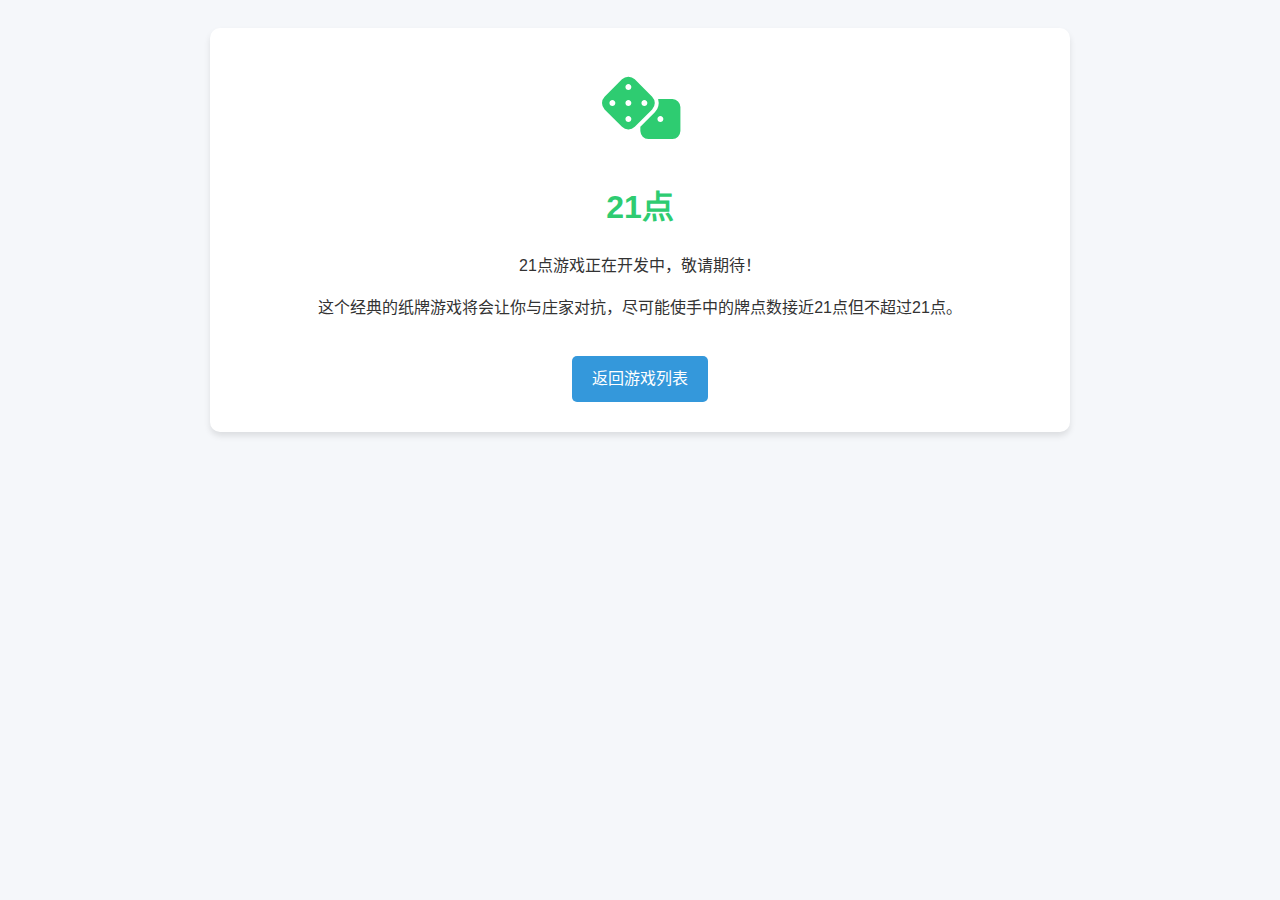
==== games/blackjack/index.html @ 5f8aa7e9 "创建迷你游戏集合初始页面，包含扫雷、数独、21点和贪吃蛇游戏的占位页面" ====
<!DOCTYPE html>
<html lang="zh-CN">
<head>
    <meta charset="UTF-8">
    <meta name="viewport" content="width=device-width, initial-scale=1.0">
    <title>21点 - 迷你游戏集合</title>
    <style>
        body {
            font-family: 'Segoe UI', Tahoma, Geneva, Verdana, sans-serif;
            background-color: #f5f7fa;
            color: #333;
            line-height: 1.6;
            text-align: center;
            padding: 20px;
        }
        
        .container {
            max-width: 800px;
            margin: 0 auto;
            background-color: white;
            border-radius: 10px;
            box-shadow: 0 4px 6px rgba(0, 0, 0, 0.1);
            padding: 30px;
        }
        
        h1 {
            color: #2ecc71;
            margin-bottom: 20px;
        }
        
        .icon {
            font-size: 4rem;
            color: #2ecc71;
            margin-bottom: 20px;
        }
        
        .back-button {
            display: inline-block;
            margin-top: 20px;
            padding: 10px 20px;
            background-color: #3498db;
            color: white;
            text-decoration: none;
            border-radius: 5px;
            transition: background-color 0.3s;
        }
        
        .back-button:hover {
            background-color: #2980b9;
        }
    </style>
    <link rel="stylesheet" href="https://cdnjs.cloudflare.com/ajax/libs/font-awesome/6.4.0/css/all.min.css">
</head>
<body>
    <div class="container">
        <div class="icon">
            <i class="fas fa-dice"></i>
        </div>
        <h1>21点</h1>
        <p>21点游戏正在开发中，敬请期待！</p>
        <p>这个经典的纸牌游戏将会让你与庄家对抗，尽可能使手中的牌点数接近21点但不超过21点。</p>
        
        <a href="../../index.html" class="back-button">返回游戏列表</a>
    </div>
</body>
</html>
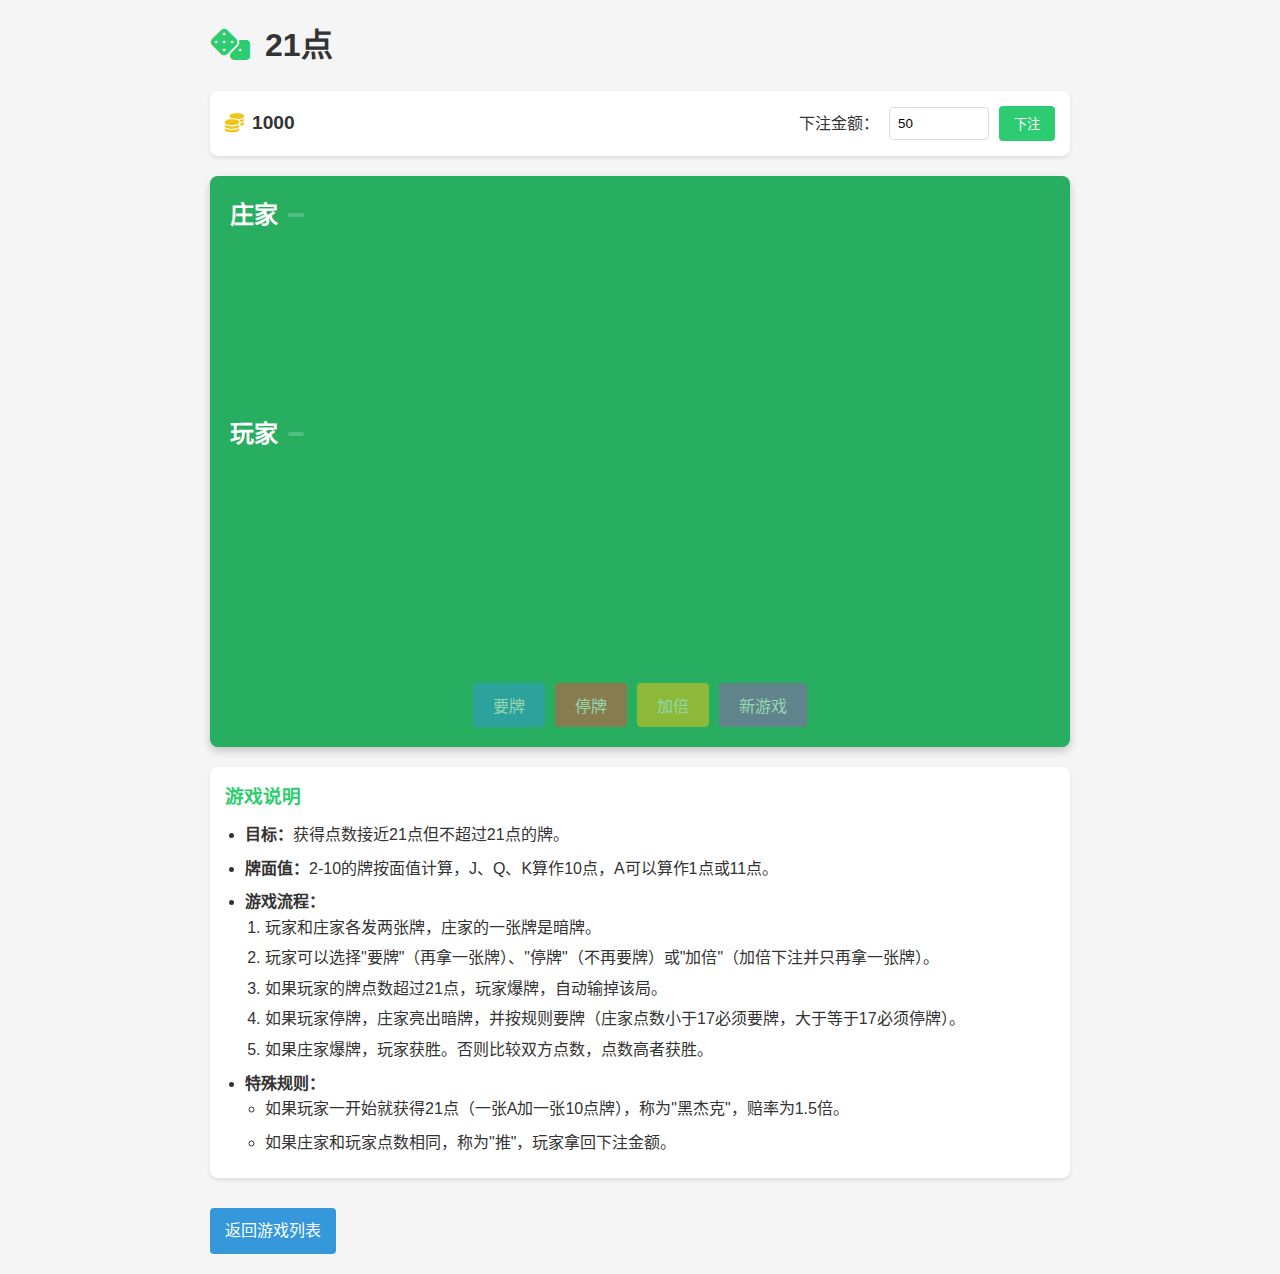
==== commit fd2f87f3: "实现21点游戏" ====
--- a/games/blackjack/index.html
+++ b/games/blackjack/index.html
@@ -4,63 +4,85 @@
     <meta charset="UTF-8">
     <meta name="viewport" content="width=device-width, initial-scale=1.0">
     <title>21点 - 迷你游戏集合</title>
-    <style>
-        body {
-            font-family: 'Segoe UI', Tahoma, Geneva, Verdana, sans-serif;
-            background-color: #f5f7fa;
-            color: #333;
-            line-height: 1.6;
-            text-align: center;
-            padding: 20px;
-        }
-        
-        .container {
-            max-width: 800px;
-            margin: 0 auto;
-            background-color: white;
-            border-radius: 10px;
-            box-shadow: 0 4px 6px rgba(0, 0, 0, 0.1);
-            padding: 30px;
-        }
-        
-        h1 {
-            color: #2ecc71;
-            margin-bottom: 20px;
-        }
-        
-        .icon {
-            font-size: 4rem;
-            color: #2ecc71;
-            margin-bottom: 20px;
-        }
-        
-        .back-button {
-            display: inline-block;
-            margin-top: 20px;
-            padding: 10px 20px;
-            background-color: #3498db;
-            color: white;
-            text-decoration: none;
-            border-radius: 5px;
-            transition: background-color 0.3s;
-        }
-        
-        .back-button:hover {
-            background-color: #2980b9;
-        }
-    </style>
+    <link rel="stylesheet" href="style.css">
     <link rel="stylesheet" href="https://cdnjs.cloudflare.com/ajax/libs/font-awesome/6.4.0/css/all.min.css">
 </head>
 <body>
     <div class="container">
-        <div class="icon">
-            <i class="fas fa-dice"></i>
+        <header>
+            <div class="icon">
+                <i class="fas fa-dice"></i>
+            </div>
+            <h1>21点</h1>
+        </header>
+
+        <div class="game-info">
+            <div class="balance-container">
+                <i class="fas fa-coins"></i>
+                <span id="balance">1000</span>
+            </div>
+            <div class="bet-container">
+                <label for="bet-amount">下注金额：</label>
+                <input type="number" id="bet-amount" min="10" max="1000" step="10" value="50">
+                <button id="place-bet-btn">下注</button>
+            </div>
         </div>
-        <h1>21点</h1>
-        <p>21点游戏正在开发中，敬请期待！</p>
-        <p>这个经典的纸牌游戏将会让你与庄家对抗，尽可能使手中的牌点数接近21点但不超过21点。</p>
+
+        <div class="game-table">
+            <div class="dealer-area">
+                <h2>庄家 <span id="dealer-score" class="score"></span></h2>
+                <div id="dealer-cards" class="cards"></div>
+            </div>
+            
+            <div class="player-area">
+                <h2>玩家 <span id="player-score" class="score"></span></h2>
+                <div id="player-cards" class="cards"></div>
+            </div>
+            
+            <div class="game-message" id="game-message"></div>
+            
+            <div class="game-controls">
+                <button id="hit-btn" disabled>要牌</button>
+                <button id="stand-btn" disabled>停牌</button>
+                <button id="double-btn" disabled>加倍</button>
+                <button id="new-game-btn" disabled>新游戏</button>
+            </div>
+        </div>
+
+        <div class="game-instructions">
+            <h3>游戏说明</h3>
+            <ul>
+                <li><strong>目标：</strong>获得点数接近21点但不超过21点的牌。</li>
+                <li><strong>牌面值：</strong>2-10的牌按面值计算，J、Q、K算作10点，A可以算作1点或11点。</li>
+                <li><strong>游戏流程：</strong>
+                    <ol>
+                        <li>玩家和庄家各发两张牌，庄家的一张牌是暗牌。</li>
+                        <li>玩家可以选择"要牌"（再拿一张牌）、"停牌"（不再要牌）或"加倍"（加倍下注并只再拿一张牌）。</li>
+                        <li>如果玩家的牌点数超过21点，玩家爆牌，自动输掉该局。</li>
+                        <li>如果玩家停牌，庄家亮出暗牌，并按规则要牌（庄家点数小于17必须要牌，大于等于17必须停牌）。</li>
+                        <li>如果庄家爆牌，玩家获胜。否则比较双方点数，点数高者获胜。</li>
+                    </ol>
+                </li>
+                <li><strong>特殊规则：</strong>
+                    <ul>
+                        <li>如果玩家一开始就获得21点（一张A加一张10点牌），称为"黑杰克"，赔率为1.5倍。</li>
+                        <li>如果庄家和玩家点数相同，称为"推"，玩家拿回下注金额。</li>
+                    </ul>
+                </li>
+            </ul>
+        </div>
+        
+        <div class="game-popup" id="game-popup">
+            <div class="popup-content">
+                <h2 id="popup-title"></h2>
+                <p id="popup-message"></p>
+                <button id="popup-button">确定</button>
+            </div>
+        </div>
         
         <a href="../../index.html" class="back-button">返回游戏列表</a>
     </div>
+
+    <script src="script.js"></script>
 </body>
-</html> +</html>--- a/games/blackjack/style.css
+++ b/games/blackjack/style.css
@@ -0,0 +1,374 @@
+ /* 基本样式 */
+* {
+    margin: 0;
+    padding: 0;
+    box-sizing: border-box;
+}
+
+body {
+    font-family: 'Arial', sans-serif;
+    background-color: #f5f5f5;
+    color: #333;
+    line-height: 1.6;
+}
+
+.container {
+    max-width: 900px;
+    margin: 0 auto;
+    padding: 20px;
+}
+
+/* 头部样式 */
+header {
+    display: flex;
+    align-items: center;
+    margin-bottom: 20px;
+}
+
+header .icon {
+    font-size: 2rem;
+    margin-right: 15px;
+    color: #2ecc71;
+}
+
+header h1 {
+    font-size: 2rem;
+    color: #333;
+}
+
+/* 游戏信息区域 */
+.game-info {
+    display: flex;
+    justify-content: space-between;
+    align-items: center;
+    margin-bottom: 20px;
+    background-color: #fff;
+    padding: 15px;
+    border-radius: 8px;
+    box-shadow: 0 2px 4px rgba(0, 0, 0, 0.1);
+}
+
+.balance-container {
+    display: flex;
+    align-items: center;
+    font-size: 1.2rem;
+    font-weight: bold;
+}
+
+.balance-container i {
+    color: #f1c40f;
+    margin-right: 8px;
+}
+
+.bet-container {
+    display: flex;
+    align-items: center;
+}
+
+.bet-container label {
+    margin-right: 10px;
+}
+
+#bet-amount {
+    width: 100px;
+    padding: 8px;
+    border: 1px solid #ddd;
+    border-radius: 4px;
+    margin-right: 10px;
+}
+
+#place-bet-btn {
+    padding: 8px 15px;
+    background-color: #2ecc71;
+    color: white;
+    border: none;
+    border-radius: 4px;
+    cursor: pointer;
+}
+
+#place-bet-btn:hover {
+    background-color: #27ae60;
+}
+
+/* 游戏桌面 */
+.game-table {
+    background-color: #27ae60;
+    padding: 20px;
+    border-radius: 8px;
+    box-shadow: 0 4px 8px rgba(0, 0, 0, 0.2);
+    margin-bottom: 20px;
+    position: relative;
+}
+
+.dealer-area, .player-area {
+    margin-bottom: 20px;
+}
+
+.dealer-area h2, .player-area h2 {
+    color: white;
+    margin-bottom: 10px;
+    display: flex;
+    align-items: center;
+}
+
+.score {
+    margin-left: 10px;
+    font-size: 1rem;
+    background-color: rgba(255, 255, 255, 0.2);
+    padding: 2px 8px;
+    border-radius: 10px;
+}
+
+.cards {
+    display: flex;
+    flex-wrap: wrap;
+    gap: 10px;
+    min-height: 150px;
+}
+
+.card {
+    width: 100px;
+    height: 140px;
+    background-color: white;
+    border-radius: 5px;
+    display: flex;
+    flex-direction: column;
+    justify-content: space-between;
+    padding: 5px;
+    box-shadow: 0 2px 4px rgba(0, 0, 0, 0.2);
+    position: relative;
+    transition: transform 0.3s ease;
+}
+
+.card.hidden {
+    background-image: linear-gradient(45deg, #2c3e50 25%, #34495e 25%, #34495e 50%, #2c3e50 50%, #2c3e50 75%, #34495e 75%, #34495e 100%);
+    background-size: 20px 20px;
+}
+
+.card-value {
+    font-size: 1.5rem;
+    font-weight: bold;
+}
+
+.card-suit {
+    font-size: 2rem;
+    line-height: 1;
+}
+
+.card.hearts, .card.diamonds {
+    color: #e74c3c;
+}
+
+.card.spades, .card.clubs {
+    color: #2c3e50;
+}
+
+.card-top {
+    display: flex;
+    flex-direction: column;
+    align-items: flex-start;
+}
+
+.card-bottom {
+    display: flex;
+    flex-direction: column;
+    align-items: flex-end;
+    transform: rotate(180deg);
+}
+
+.card-center {
+    font-size: 3rem;
+    display: flex;
+    justify-content: center;
+    align-items: center;
+    flex-grow: 1;
+}
+
+/* 游戏消息 */
+.game-message {
+    text-align: center;
+    color: white;
+    font-size: 1.2rem;
+    font-weight: bold;
+    margin: 15px 0;
+    min-height: 30px;
+}
+
+/* 游戏控制按钮 */
+.game-controls {
+    display: flex;
+    justify-content: center;
+    gap: 10px;
+    margin-top: 20px;
+}
+
+.game-controls button {
+    padding: 10px 20px;
+    border: none;
+    border-radius: 4px;
+    font-size: 1rem;
+    cursor: pointer;
+    transition: background-color 0.3s;
+}
+
+.game-controls button:disabled {
+    opacity: 0.5;
+    cursor: not-allowed;
+}
+
+#hit-btn {
+    background-color: #3498db;
+    color: white;
+}
+
+#hit-btn:hover:not(:disabled) {
+    background-color: #2980b9;
+}
+
+#stand-btn {
+    background-color: #e74c3c;
+    color: white;
+}
+
+#stand-btn:hover:not(:disabled) {
+    background-color: #c0392b;
+}
+
+#double-btn {
+    background-color: #f1c40f;
+    color: white;
+}
+
+#double-btn:hover:not(:disabled) {
+    background-color: #f39c12;
+}
+
+#new-game-btn {
+    background-color: #9b59b6;
+    color: white;
+}
+
+#new-game-btn:hover:not(:disabled) {
+    background-color: #8e44ad;
+}
+
+/* 游戏说明 */
+.game-instructions {
+    background-color: #fff;
+    padding: 15px;
+    border-radius: 8px;
+    box-shadow: 0 2px 4px rgba(0, 0, 0, 0.1);
+    margin-bottom: 20px;
+}
+
+.game-instructions h3 {
+    margin-bottom: 10px;
+    color: #2ecc71;
+}
+
+.game-instructions ul, .game-instructions ol {
+    padding-left: 20px;
+}
+
+.game-instructions li {
+    margin-bottom: 8px;
+}
+
+.game-instructions ol li {
+    margin-bottom: 5px;
+}
+
+/* 游戏弹窗 */
+.game-popup {
+    position: fixed;
+    top: 0;
+    left: 0;
+    width: 100%;
+    height: 100%;
+    background-color: rgba(0, 0, 0, 0.7);
+    display: flex;
+    justify-content: center;
+    align-items: center;
+    z-index: 1000;
+    display: none;
+}
+
+.popup-content {
+    background-color: white;
+    padding: 30px;
+    border-radius: 8px;
+    text-align: center;
+    max-width: 400px;
+    width: 90%;
+}
+
+.popup-content h2 {
+    color: #2ecc71;
+    margin-bottom: 15px;
+}
+
+.popup-content p {
+    margin-bottom: 20px;
+}
+
+#popup-button {
+    padding: 10px 20px;
+    background-color: #2ecc71;
+    color: white;
+    border: none;
+    border-radius: 4px;
+    cursor: pointer;
+    font-size: 1rem;
+}
+
+#popup-button:hover {
+    background-color: #27ae60;
+}
+
+/* 返回按钮 */
+.back-button {
+    display: inline-block;
+    padding: 10px 15px;
+    background-color: #3498db;
+    color: white;
+    text-decoration: none;
+    border-radius: 4px;
+    margin-top: 10px;
+}
+
+.back-button:hover {
+    background-color: #2980b9;
+}
+
+/* 响应式设计 */
+@media (max-width: 768px) {
+    .container {
+        padding: 10px;
+    }
+    
+    .game-info {
+        flex-direction: column;
+        align-items: flex-start;
+    }
+    
+    .balance-container {
+        margin-bottom: 10px;
+    }
+    
+    .bet-container {
+        width: 100%;
+    }
+    
+    .card {
+        width: 80px;
+        height: 112px;
+    }
+    
+    .game-controls {
+        flex-wrap: wrap;
+    }
+    
+    .game-controls button {
+        flex: 1 0 40%;
+    }
+}